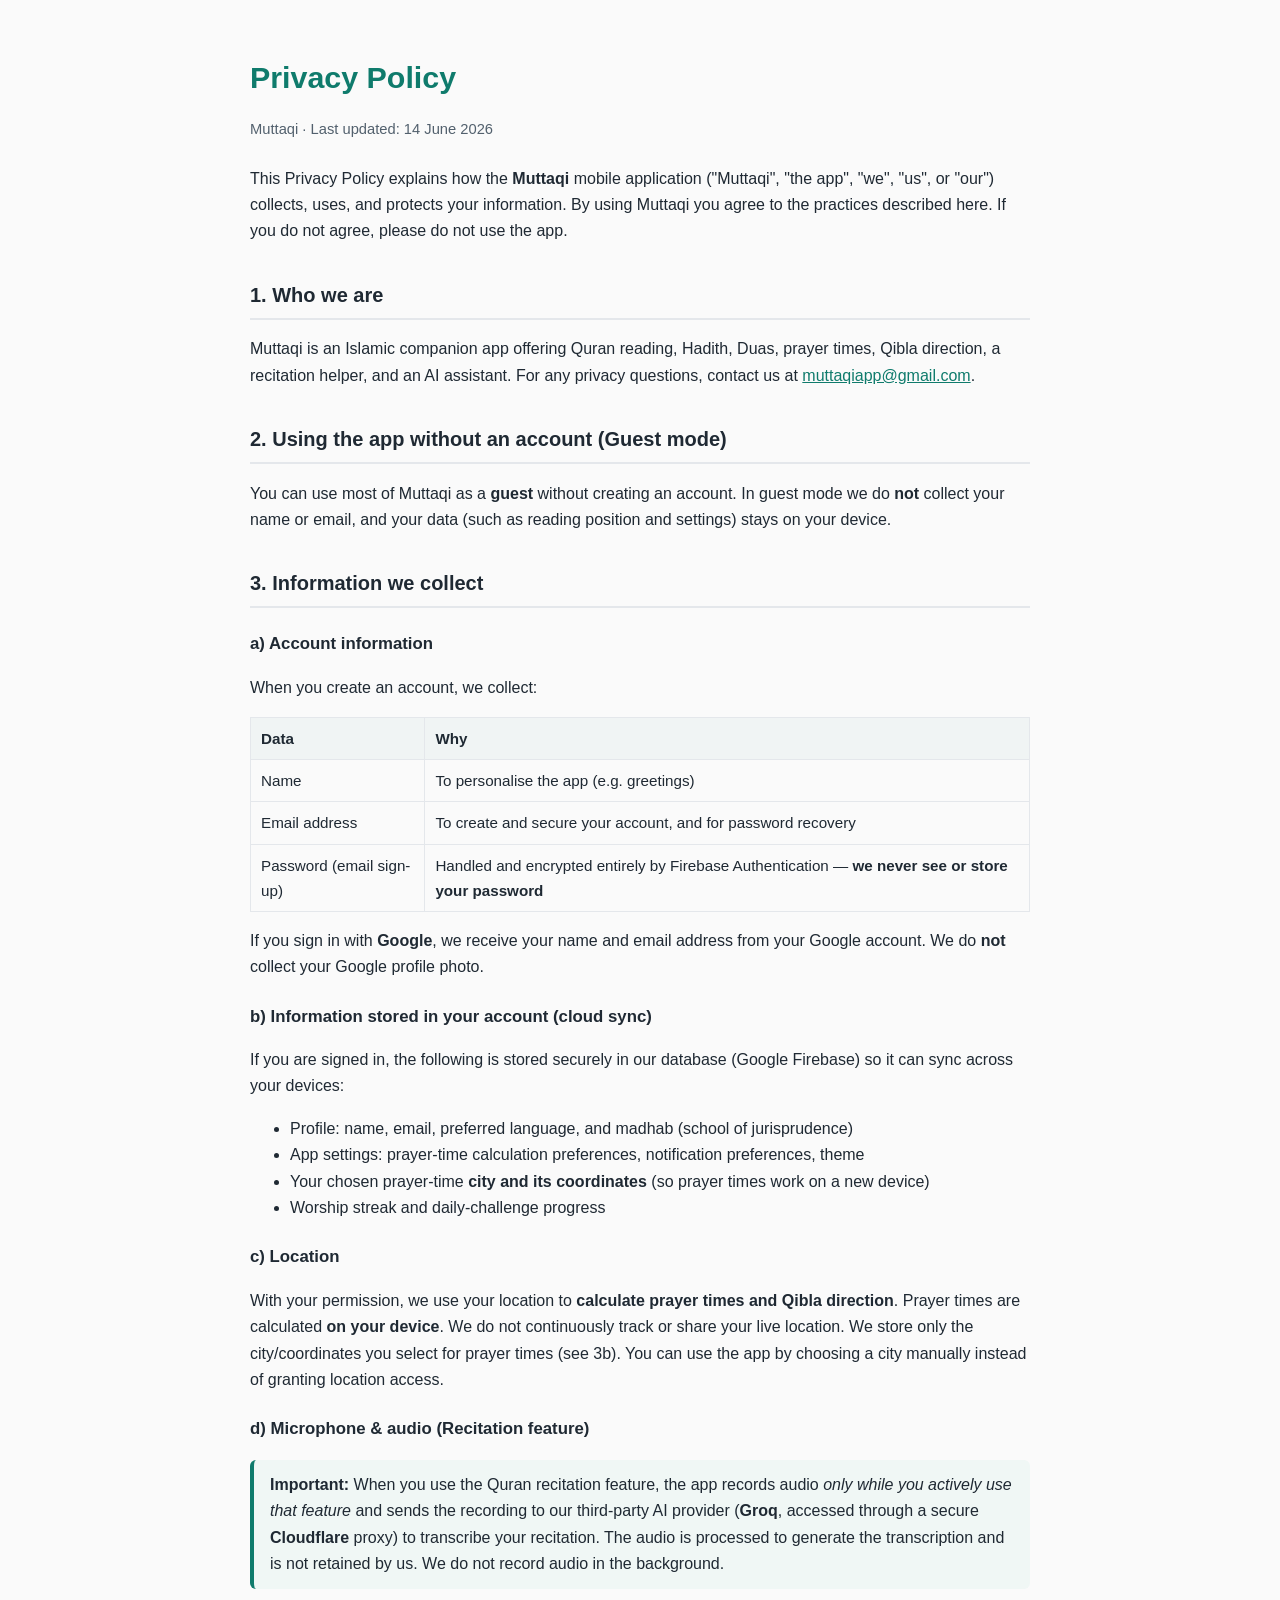
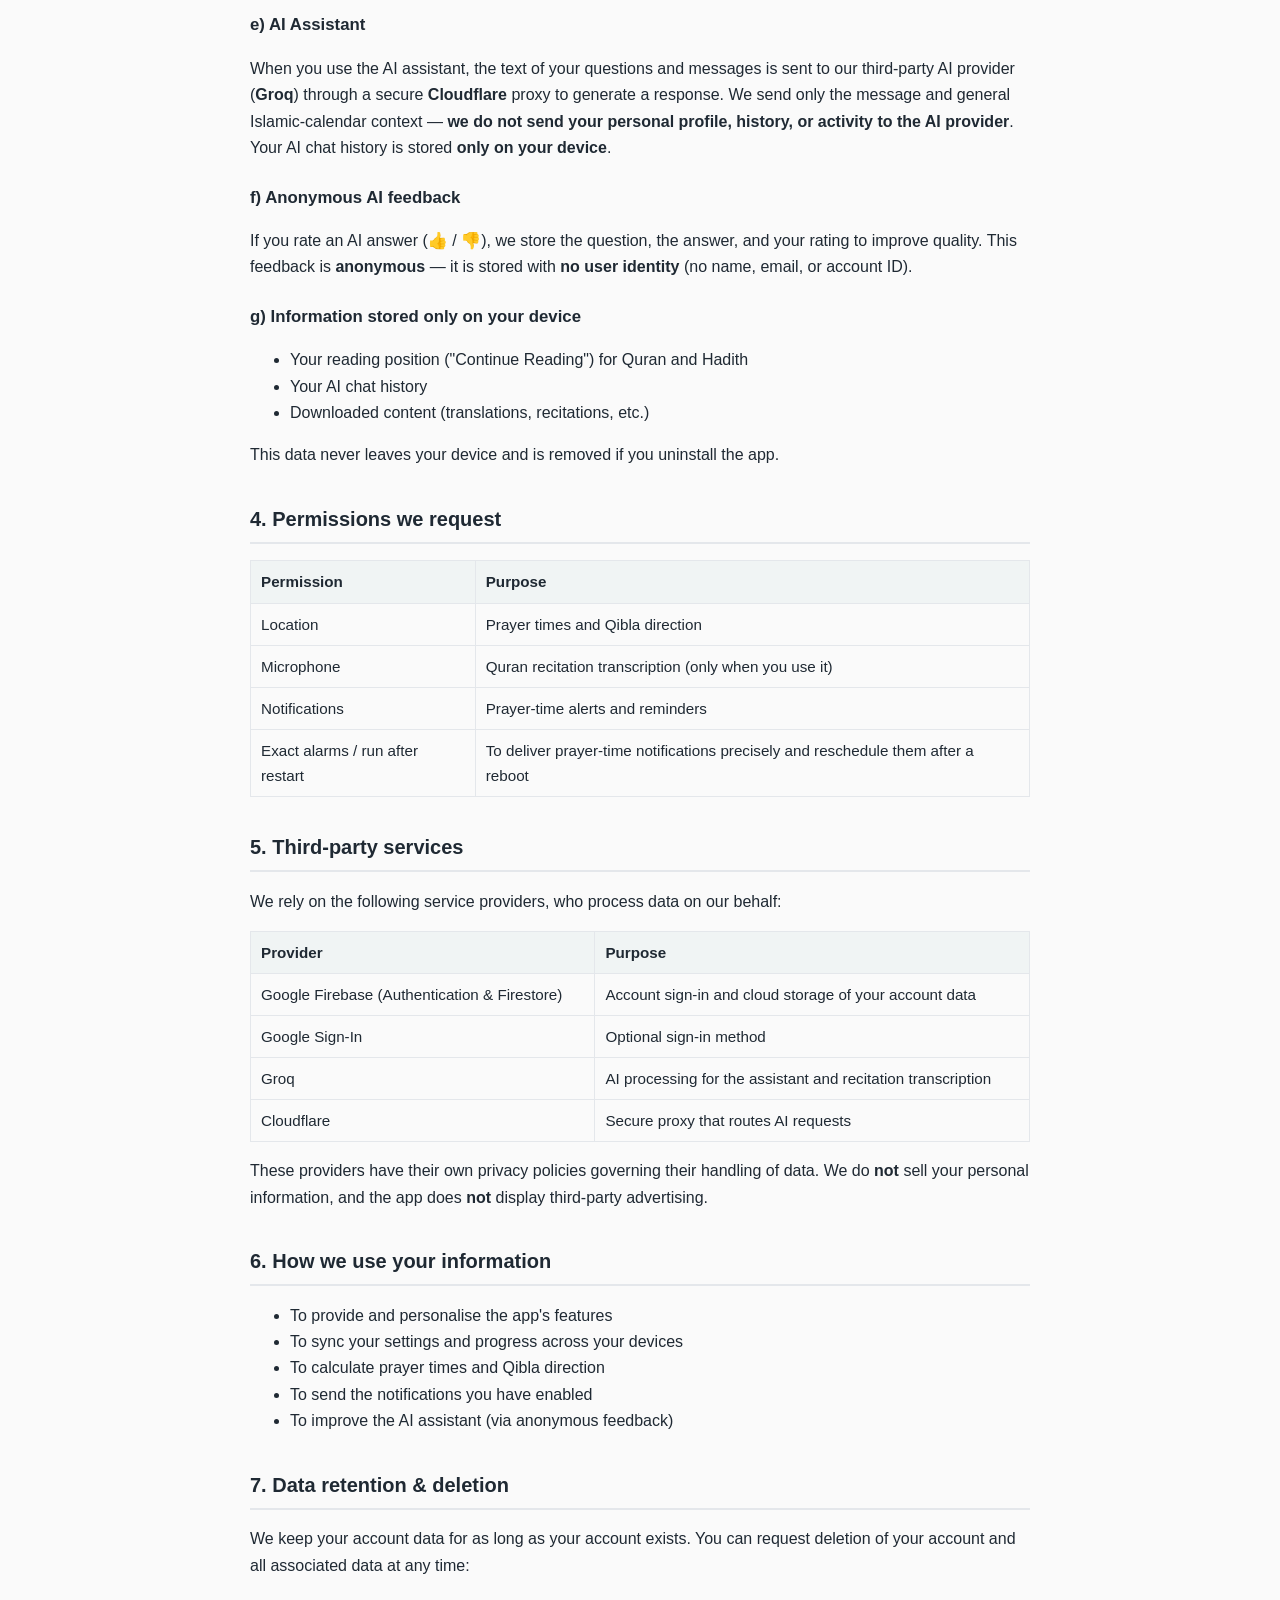
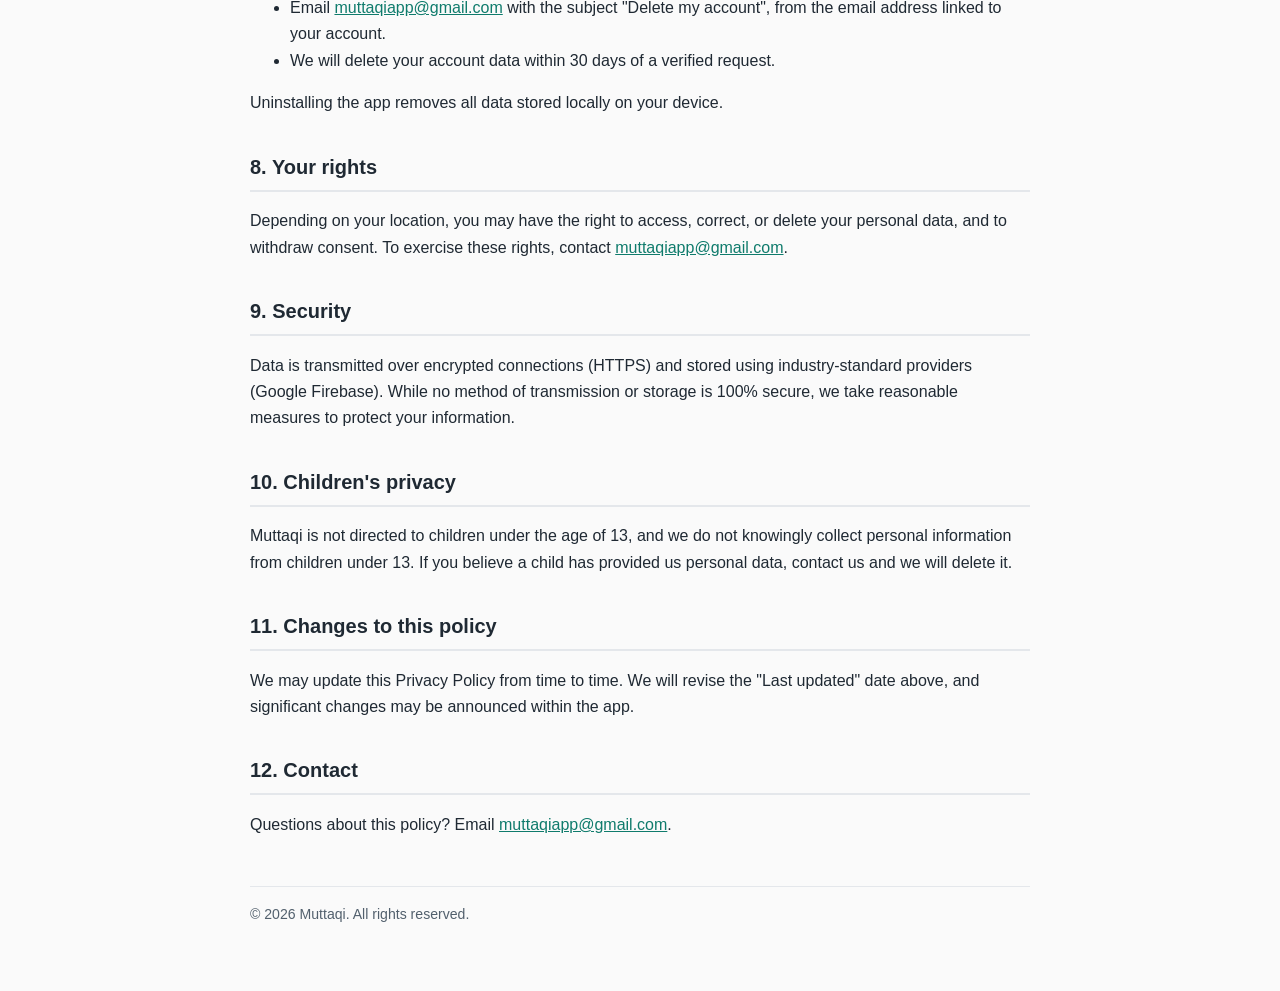
==== privacy-policy.html @ 9b18cdf7 "Add files via upload" ====
<!DOCTYPE html>
<html lang="en">
<head>
  <meta charset="UTF-8" />
  <meta name="viewport" content="width=device-width, initial-scale=1.0" />
  <title>Privacy Policy — Muttaqi</title>
  <style>
    :root { --green:#0f7b6c; --ink:#1f2933; --muted:#52606d; --line:#e4e7eb; }
    * { box-sizing: border-box; }
    body {
      font-family: -apple-system, BlinkMacSystemFont, "Segoe UI", Roboto, Helvetica, Arial, sans-serif;
      color: var(--ink); line-height: 1.65; margin: 0; background: #fafafa;
    }
    .wrap { max-width: 820px; margin: 0 auto; padding: 32px 20px 64px; }
    h1 { font-size: 1.9rem; margin-bottom: 4px; color: var(--green); }
    h2 { font-size: 1.25rem; margin-top: 34px; border-bottom: 2px solid var(--line); padding-bottom: 6px; }
    h3 { font-size: 1.05rem; margin-top: 22px; }
    .updated { color: var(--muted); font-size: 0.92rem; margin-bottom: 24px; }
    table { border-collapse: collapse; width: 100%; margin: 14px 0; font-size: 0.95rem; }
    th, td { border: 1px solid var(--line); padding: 8px 10px; text-align: left; vertical-align: top; }
    th { background: #f0f4f4; }
    a { color: var(--green); }
    code { background: #eef2f2; padding: 1px 5px; border-radius: 4px; font-size: 0.9em; }
    .note { background: #f0f7f5; border-left: 4px solid var(--green); padding: 12px 16px; border-radius: 6px; margin: 16px 0; }
    footer { margin-top: 48px; color: var(--muted); font-size: 0.88rem; border-top: 1px solid var(--line); padding-top: 16px; }
  </style>
</head>
<body>
  <div class="wrap">
    <h1>Privacy Policy</h1>
    <p class="updated">Muttaqi &middot; Last updated: 14 June 2026</p>

    <p>This Privacy Policy explains how the <strong>Muttaqi</strong> mobile application ("Muttaqi", "the app", "we", "us", or "our") collects, uses, and protects your information. By using Muttaqi you agree to the practices described here. If you do not agree, please do not use the app.</p>

    <h2>1. Who we are</h2>
    <p>Muttaqi is an Islamic companion app offering Quran reading, Hadith, Duas, prayer times, Qibla direction, a recitation helper, and an AI assistant. For any privacy questions, contact us at <a href="mailto:muttaqiapp@gmail.com">muttaqiapp@gmail.com</a>.</p>

    <h2>2. Using the app without an account (Guest mode)</h2>
    <p>You can use most of Muttaqi as a <strong>guest</strong> without creating an account. In guest mode we do <strong>not</strong> collect your name or email, and your data (such as reading position and settings) stays on your device.</p>

    <h2>3. Information we collect</h2>

    <h3>a) Account information</h3>
    <p>When you create an account, we collect:</p>
    <table>
      <tr><th>Data</th><th>Why</th></tr>
      <tr><td>Name</td><td>To personalise the app (e.g. greetings)</td></tr>
      <tr><td>Email address</td><td>To create and secure your account, and for password recovery</td></tr>
      <tr><td>Password (email sign-up)</td><td>Handled and encrypted entirely by Firebase Authentication — <strong>we never see or store your password</strong></td></tr>
    </table>
    <p>If you sign in with <strong>Google</strong>, we receive your name and email address from your Google account. We do <strong>not</strong> collect your Google profile photo.</p>

    <h3>b) Information stored in your account (cloud sync)</h3>
    <p>If you are signed in, the following is stored securely in our database (Google Firebase) so it can sync across your devices:</p>
    <ul>
      <li>Profile: name, email, preferred language, and madhab (school of jurisprudence)</li>
      <li>App settings: prayer-time calculation preferences, notification preferences, theme</li>
      <li>Your chosen prayer-time <strong>city and its coordinates</strong> (so prayer times work on a new device)</li>
      <li>Worship streak and daily-challenge progress</li>
    </ul>

    <h3>c) Location</h3>
    <p>With your permission, we use your location to <strong>calculate prayer times and Qibla direction</strong>. Prayer times are calculated <strong>on your device</strong>. We do not continuously track or share your live location. We store only the city/coordinates you select for prayer times (see 3b). You can use the app by choosing a city manually instead of granting location access.</p>

    <h3>d) Microphone &amp; audio (Recitation feature)</h3>
    <div class="note">
      <strong>Important:</strong> When you use the Quran recitation feature, the app records audio <em>only while you actively use that feature</em> and sends the recording to our third-party AI provider (<strong>Groq</strong>, accessed through a secure <strong>Cloudflare</strong> proxy) to transcribe your recitation. The audio is processed to generate the transcription and is not retained by us. We do not record audio in the background.
    </div>

    <h3>e) AI Assistant</h3>
    <p>When you use the AI assistant, the text of your questions and messages is sent to our third-party AI provider (<strong>Groq</strong>) through a secure <strong>Cloudflare</strong> proxy to generate a response. We send only the message and general Islamic-calendar context — <strong>we do not send your personal profile, history, or activity to the AI provider</strong>. Your AI chat history is stored <strong>only on your device</strong>.</p>

    <h3>f) Anonymous AI feedback</h3>
    <p>If you rate an AI answer (👍 / 👎), we store the question, the answer, and your rating to improve quality. This feedback is <strong>anonymous</strong> — it is stored with <strong>no user identity</strong> (no name, email, or account ID).</p>

    <h3>g) Information stored only on your device</h3>
    <ul>
      <li>Your reading position ("Continue Reading") for Quran and Hadith</li>
      <li>Your AI chat history</li>
      <li>Downloaded content (translations, recitations, etc.)</li>
    </ul>
    <p>This data never leaves your device and is removed if you uninstall the app.</p>

    <h2>4. Permissions we request</h2>
    <table>
      <tr><th>Permission</th><th>Purpose</th></tr>
      <tr><td>Location</td><td>Prayer times and Qibla direction</td></tr>
      <tr><td>Microphone</td><td>Quran recitation transcription (only when you use it)</td></tr>
      <tr><td>Notifications</td><td>Prayer-time alerts and reminders</td></tr>
      <tr><td>Exact alarms / run after restart</td><td>To deliver prayer-time notifications precisely and reschedule them after a reboot</td></tr>
    </table>

    <h2>5. Third-party services</h2>
    <p>We rely on the following service providers, who process data on our behalf:</p>
    <table>
      <tr><th>Provider</th><th>Purpose</th></tr>
      <tr><td>Google Firebase (Authentication &amp; Firestore)</td><td>Account sign-in and cloud storage of your account data</td></tr>
      <tr><td>Google Sign-In</td><td>Optional sign-in method</td></tr>
      <tr><td>Groq</td><td>AI processing for the assistant and recitation transcription</td></tr>
      <tr><td>Cloudflare</td><td>Secure proxy that routes AI requests</td></tr>
    </table>
    <p>These providers have their own privacy policies governing their handling of data. We do <strong>not</strong> sell your personal information, and the app does <strong>not</strong> display third-party advertising.</p>

    <h2>6. How we use your information</h2>
    <ul>
      <li>To provide and personalise the app's features</li>
      <li>To sync your settings and progress across your devices</li>
      <li>To calculate prayer times and Qibla direction</li>
      <li>To send the notifications you have enabled</li>
      <li>To improve the AI assistant (via anonymous feedback)</li>
    </ul>

    <h2>7. Data retention &amp; deletion</h2>
    <p>We keep your account data for as long as your account exists. You can request deletion of your account and all associated data at any time:</p>
    <ul>
      <li>Email <a href="mailto:muttaqiapp@gmail.com">muttaqiapp@gmail.com</a> with the subject "Delete my account", from the email address linked to your account.</li>
      <li>We will delete your account data within 30 days of a verified request.</li>
    </ul>
    <p>Uninstalling the app removes all data stored locally on your device.</p>

    <h2>8. Your rights</h2>
    <p>Depending on your location, you may have the right to access, correct, or delete your personal data, and to withdraw consent. To exercise these rights, contact <a href="mailto:muttaqiapp@gmail.com">muttaqiapp@gmail.com</a>.</p>

    <h2>9. Security</h2>
    <p>Data is transmitted over encrypted connections (HTTPS) and stored using industry-standard providers (Google Firebase). While no method of transmission or storage is 100% secure, we take reasonable measures to protect your information.</p>

    <h2>10. Children's privacy</h2>
    <p>Muttaqi is not directed to children under the age of 13, and we do not knowingly collect personal information from children under 13. If you believe a child has provided us personal data, contact us and we will delete it.</p>

    <h2>11. Changes to this policy</h2>
    <p>We may update this Privacy Policy from time to time. We will revise the "Last updated" date above, and significant changes may be announced within the app.</p>

    <h2>12. Contact</h2>
    <p>Questions about this policy? Email <a href="mailto:muttaqiapp@gmail.com">muttaqiapp@gmail.com</a>.</p>

    <footer>
      &copy; 2026 Muttaqi. All rights reserved.
    </footer>
  </div>
</body>
</html>
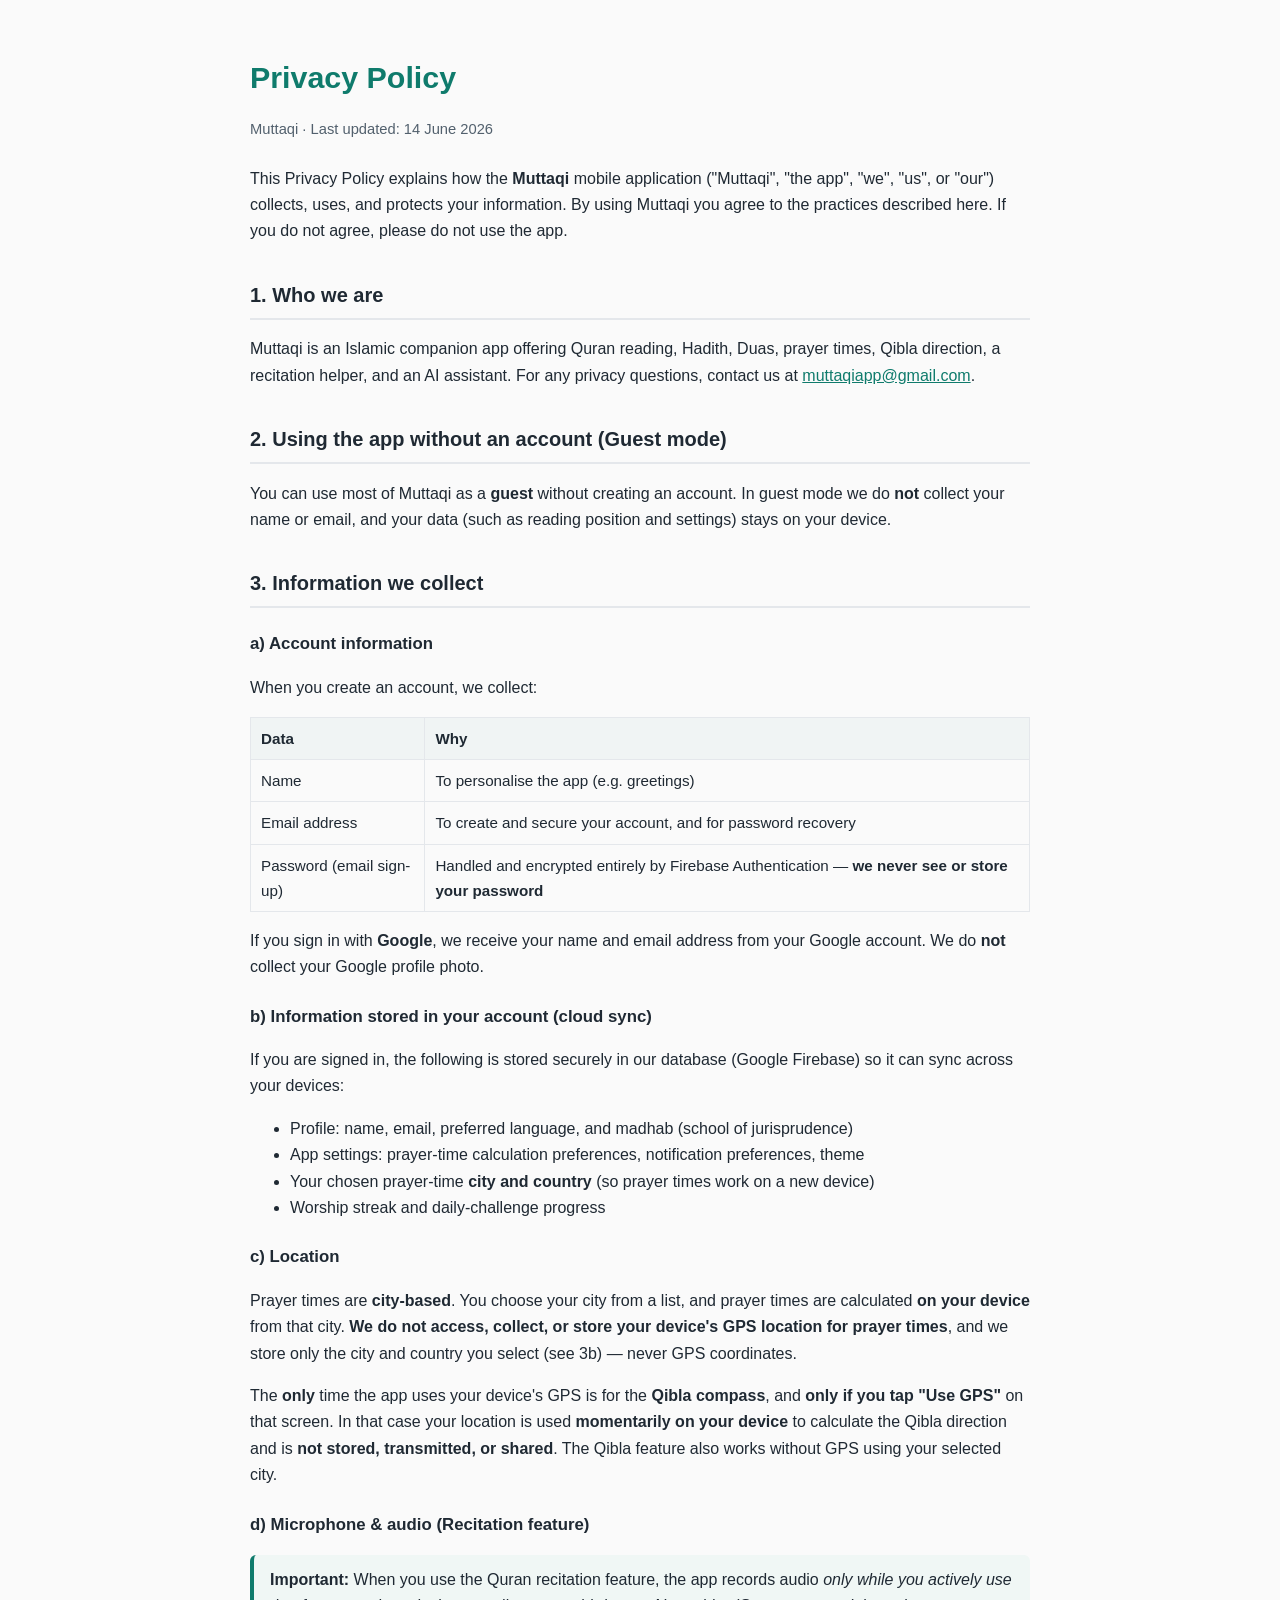
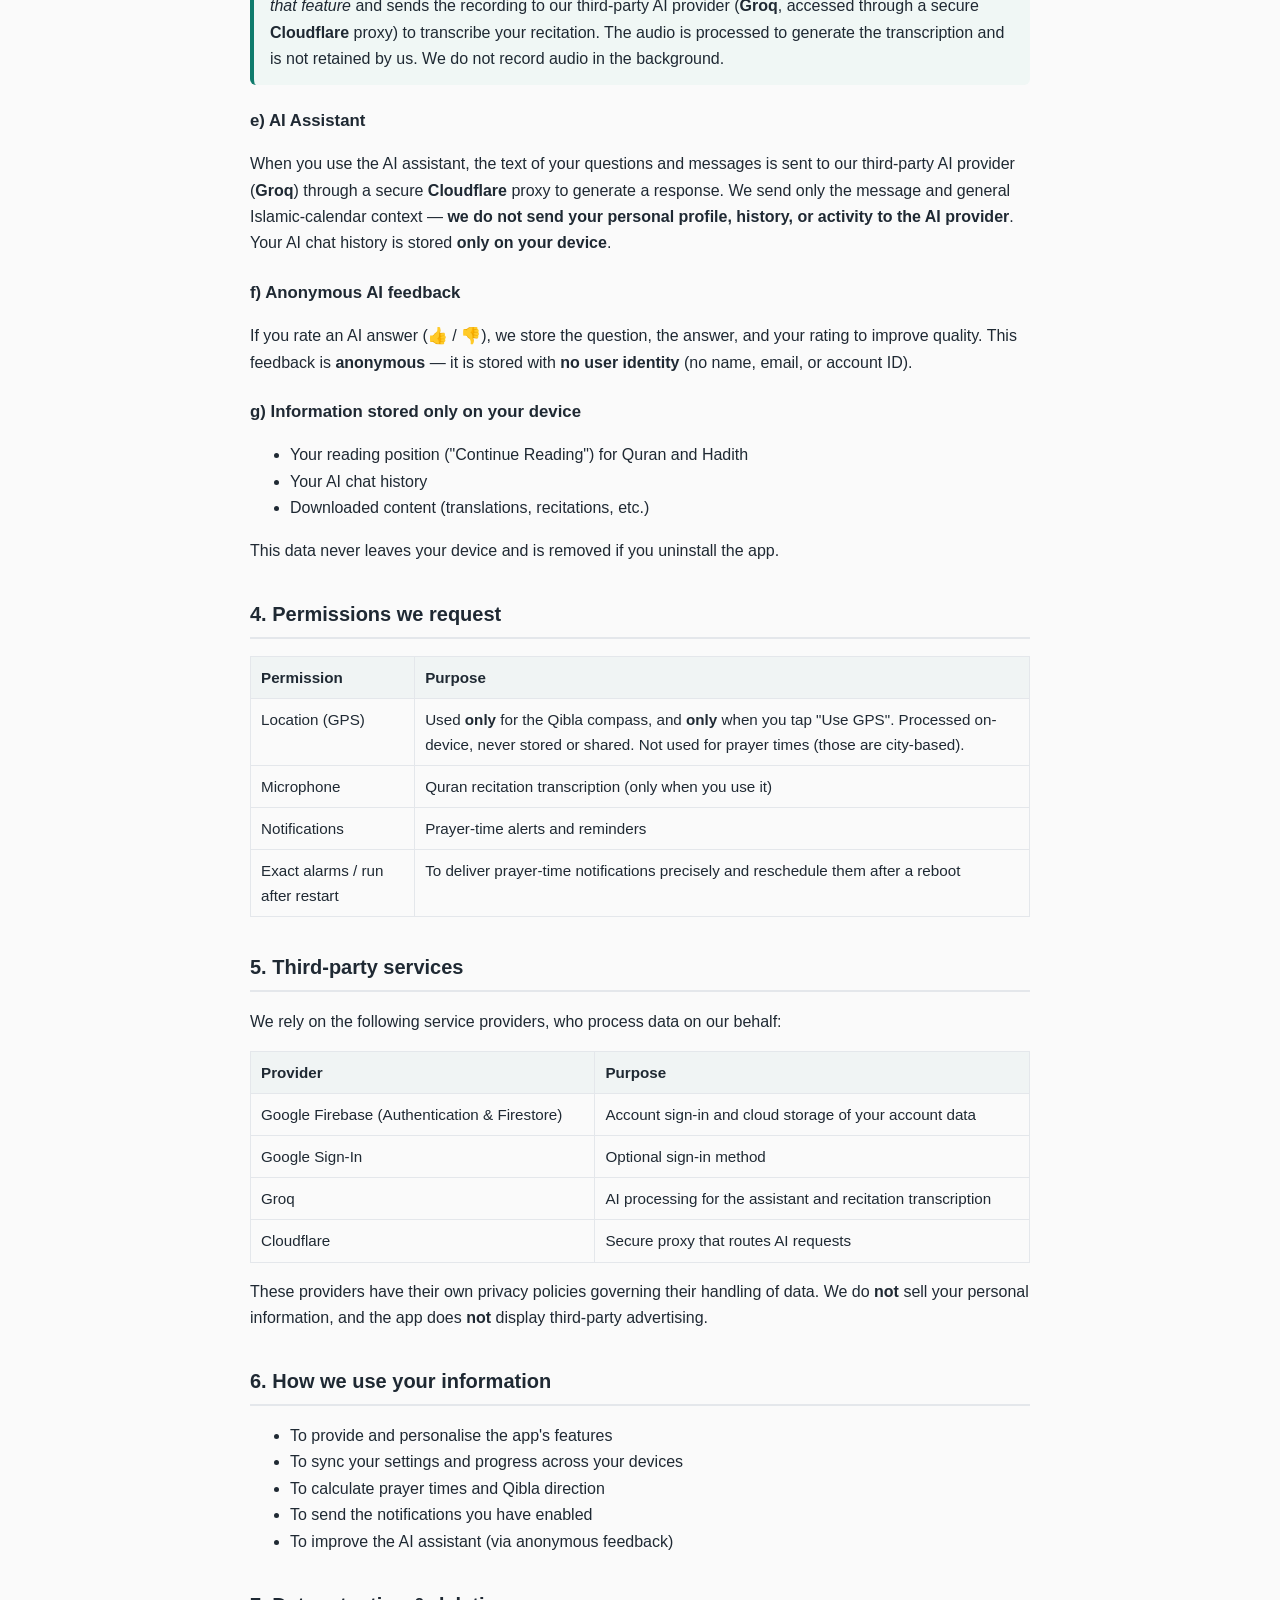
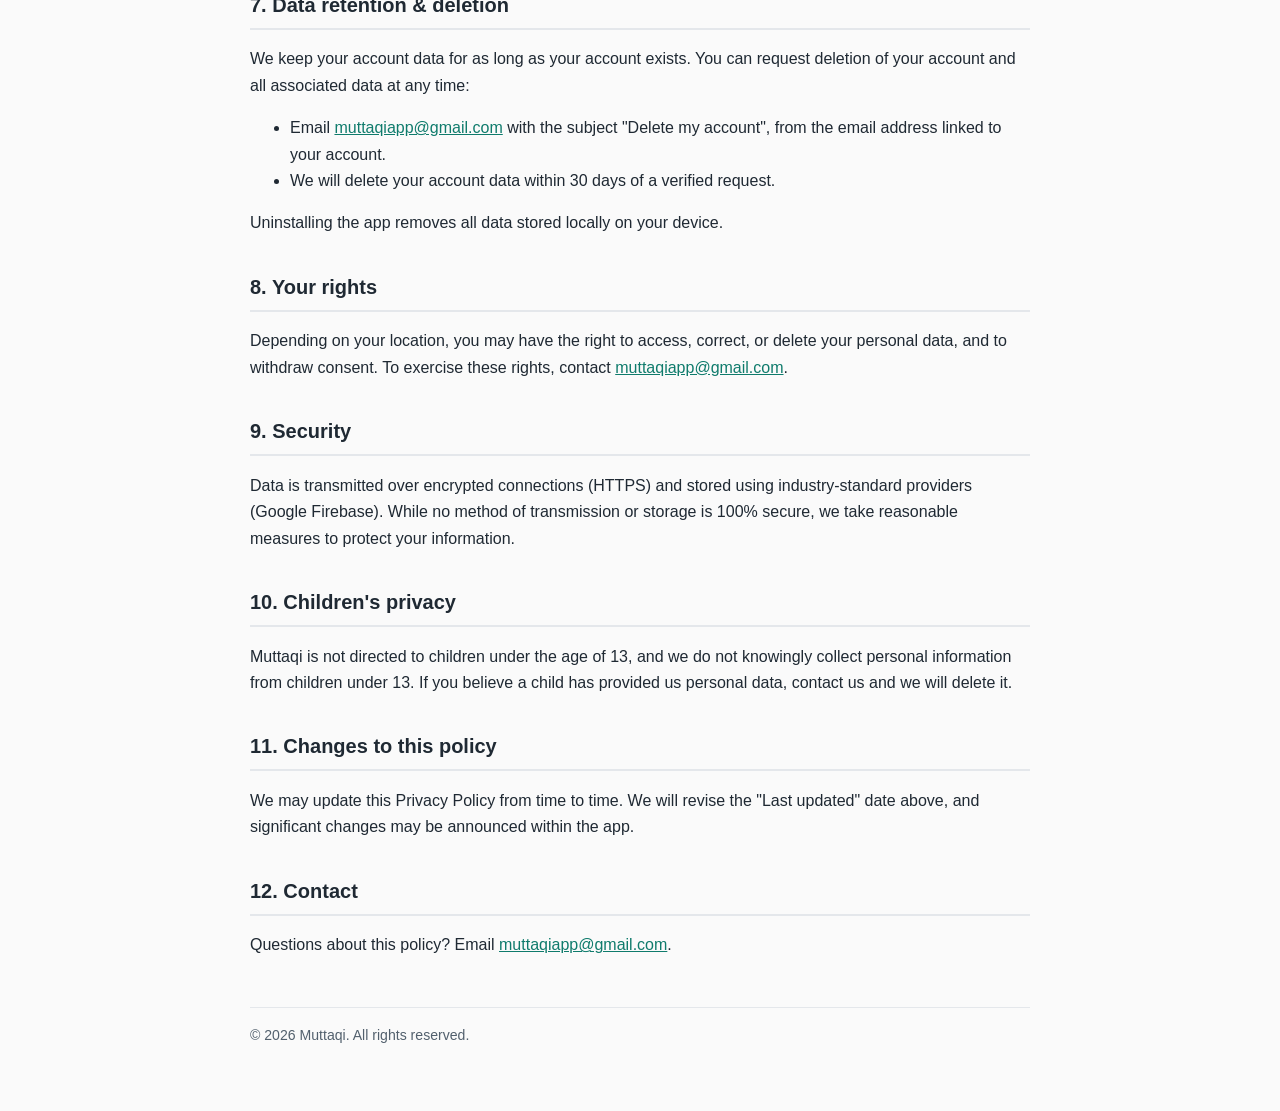
==== commit 4f2919fa: "Add files via upload" ====
--- a/privacy-policy.html
+++ b/privacy-policy.html
@@ -55,12 +55,13 @@
     <ul>
       <li>Profile: name, email, preferred language, and madhab (school of jurisprudence)</li>
       <li>App settings: prayer-time calculation preferences, notification preferences, theme</li>
-      <li>Your chosen prayer-time <strong>city and its coordinates</strong> (so prayer times work on a new device)</li>
+      <li>Your chosen prayer-time <strong>city and country</strong> (so prayer times work on a new device)</li>
       <li>Worship streak and daily-challenge progress</li>
     </ul>
 
     <h3>c) Location</h3>
-    <p>With your permission, we use your location to <strong>calculate prayer times and Qibla direction</strong>. Prayer times are calculated <strong>on your device</strong>. We do not continuously track or share your live location. We store only the city/coordinates you select for prayer times (see 3b). You can use the app by choosing a city manually instead of granting location access.</p>
+    <p>Prayer times are <strong>city-based</strong>. You choose your city from a list, and prayer times are calculated <strong>on your device</strong> from that city. <strong>We do not access, collect, or store your device's GPS location for prayer times</strong>, and we store only the city and country you select (see 3b) — never GPS coordinates.</p>
+    <p>The <strong>only</strong> time the app uses your device's GPS is for the <strong>Qibla compass</strong>, and <strong>only if you tap "Use GPS"</strong> on that screen. In that case your location is used <strong>momentarily on your device</strong> to calculate the Qibla direction and is <strong>not stored, transmitted, or shared</strong>. The Qibla feature also works without GPS using your selected city.</p>
 
     <h3>d) Microphone &amp; audio (Recitation feature)</h3>
     <div class="note">
@@ -84,7 +85,7 @@
     <h2>4. Permissions we request</h2>
     <table>
       <tr><th>Permission</th><th>Purpose</th></tr>
-      <tr><td>Location</td><td>Prayer times and Qibla direction</td></tr>
+      <tr><td>Location (GPS)</td><td>Used <strong>only</strong> for the Qibla compass, and <strong>only</strong> when you tap "Use GPS". Processed on-device, never stored or shared. Not used for prayer times (those are city-based).</td></tr>
       <tr><td>Microphone</td><td>Quran recitation transcription (only when you use it)</td></tr>
       <tr><td>Notifications</td><td>Prayer-time alerts and reminders</td></tr>
       <tr><td>Exact alarms / run after restart</td><td>To deliver prayer-time notifications precisely and reschedule them after a reboot</td></tr>
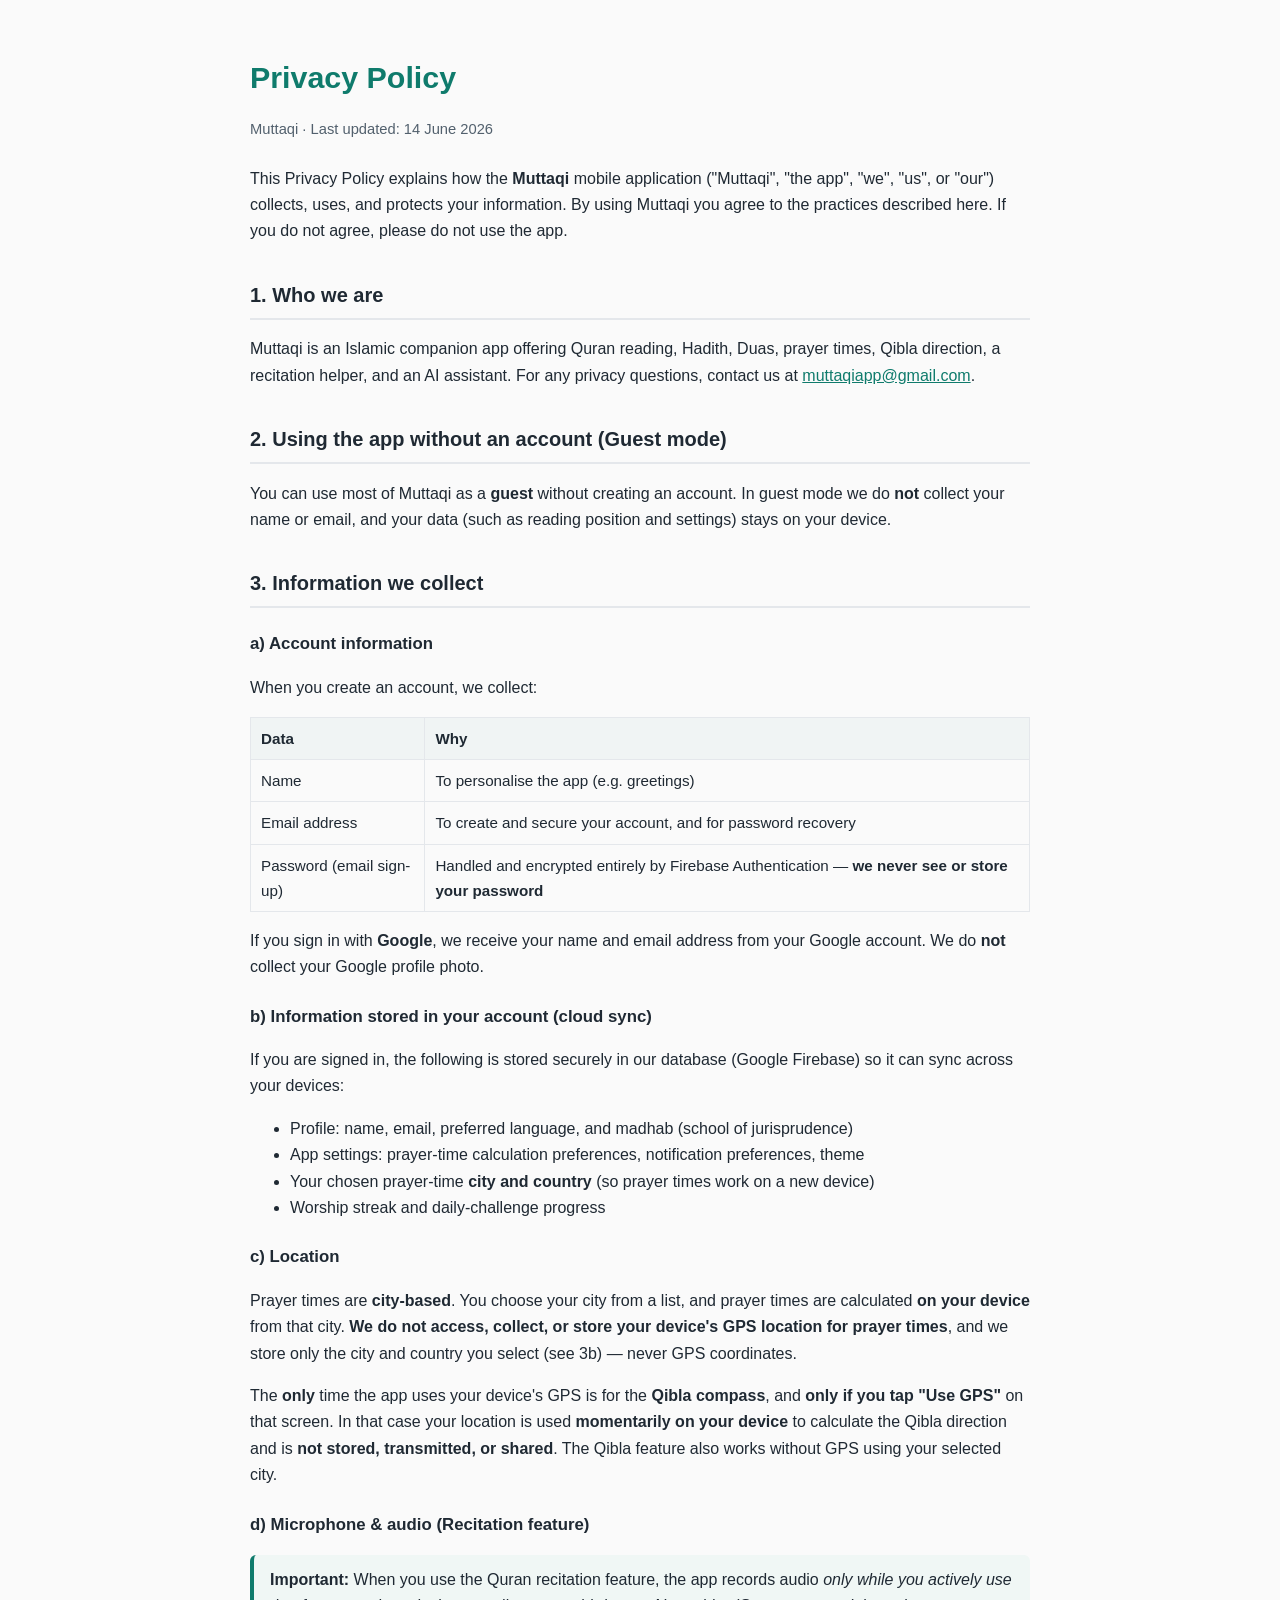
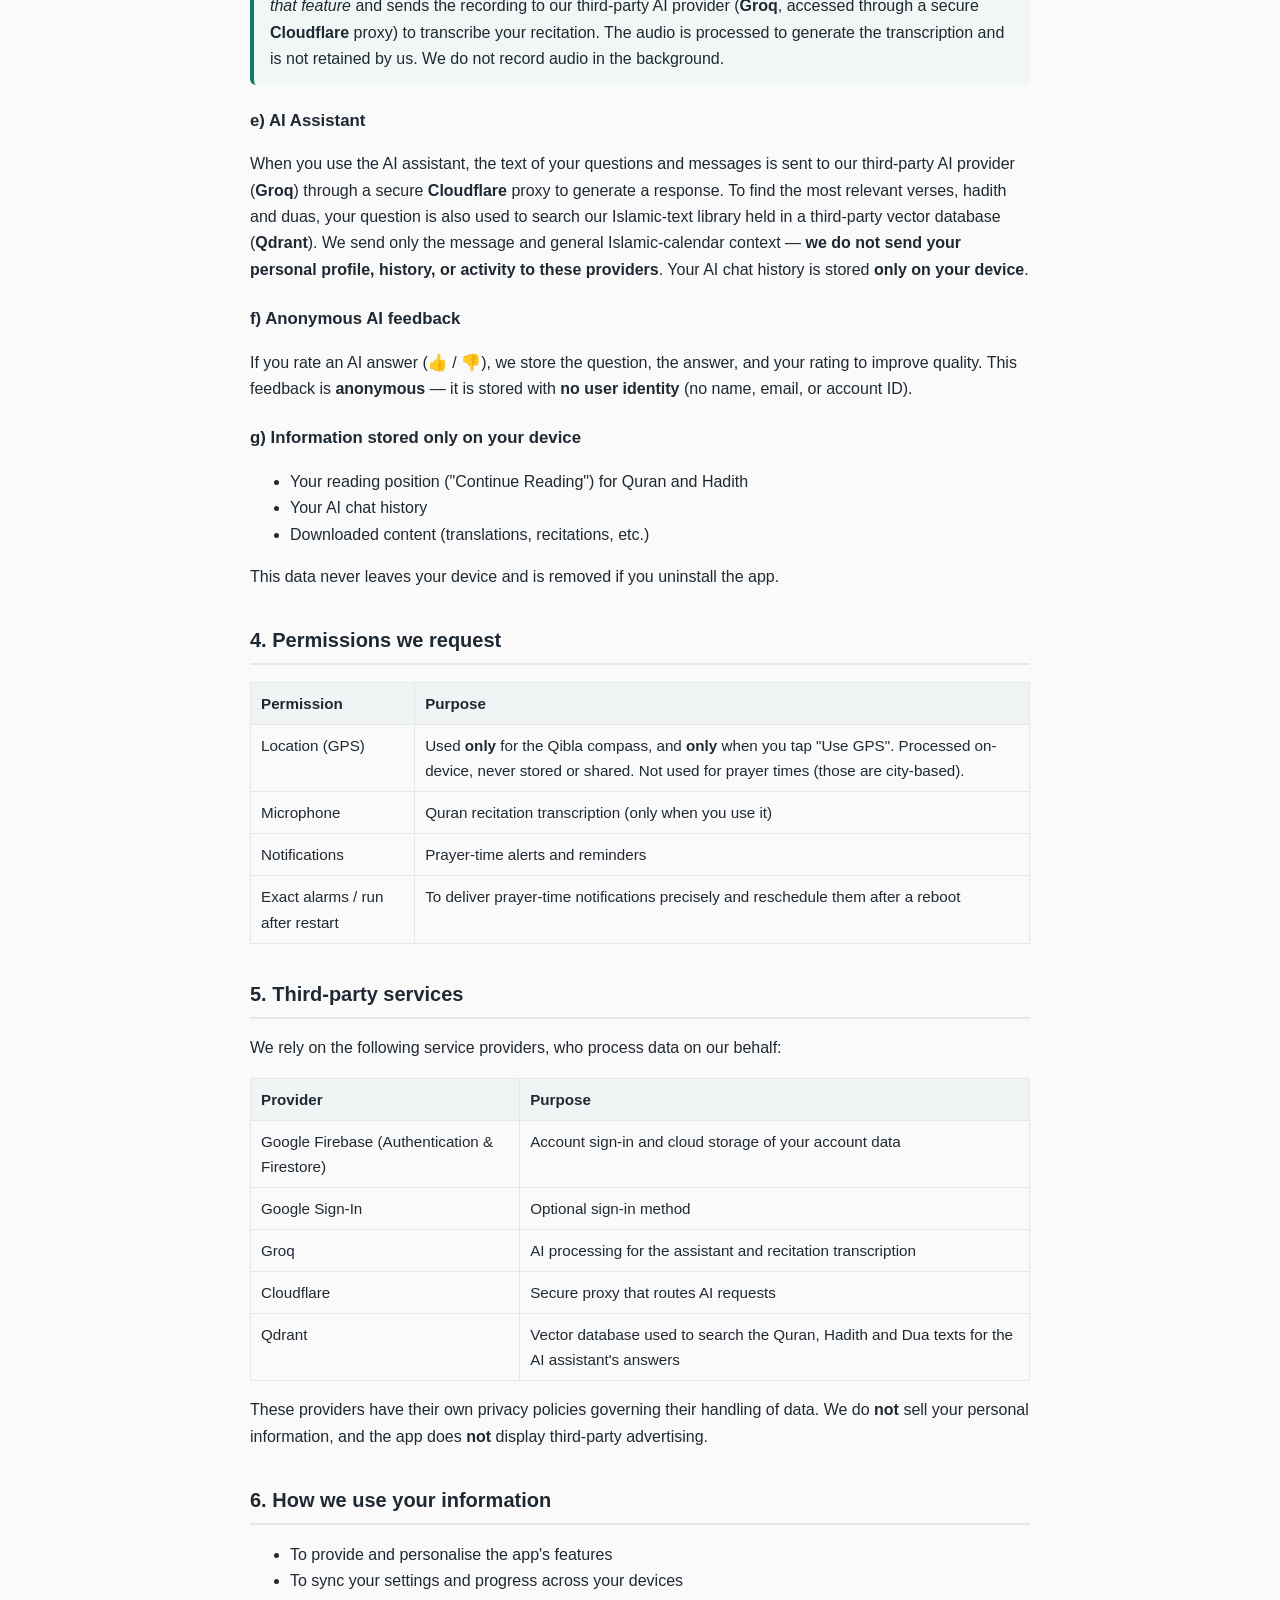
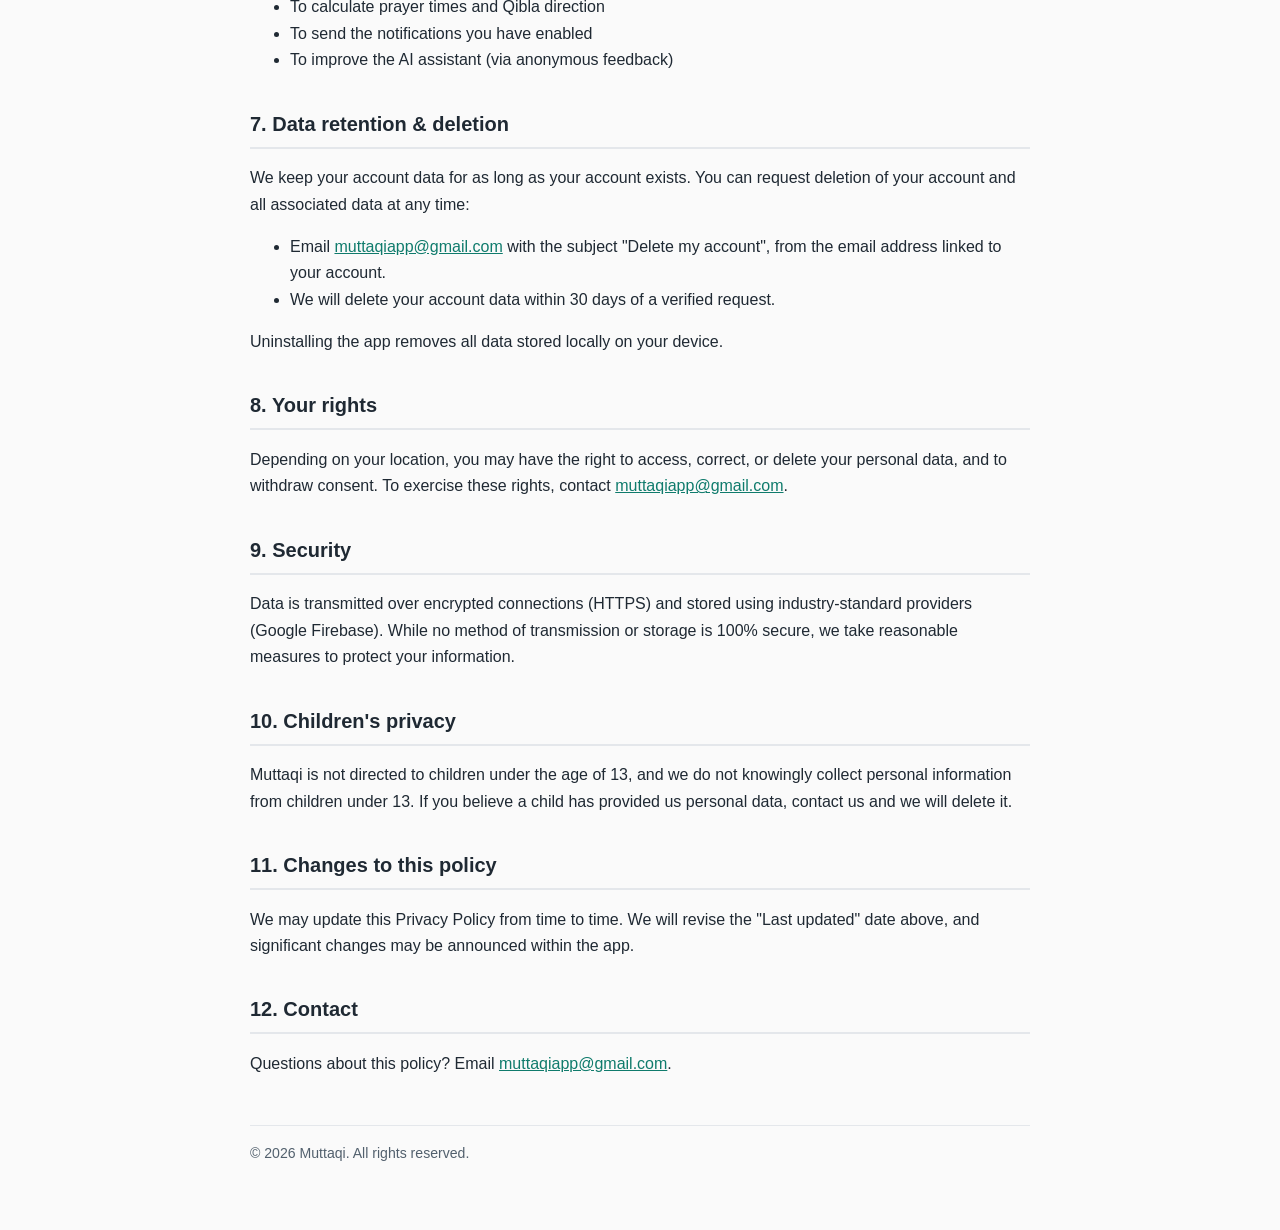
==== commit 89de8ea5: "Add files via upload" ====
--- a/privacy-policy.html
+++ b/privacy-policy.html
@@ -69,7 +69,7 @@
     </div>
 
     <h3>e) AI Assistant</h3>
-    <p>When you use the AI assistant, the text of your questions and messages is sent to our third-party AI provider (<strong>Groq</strong>) through a secure <strong>Cloudflare</strong> proxy to generate a response. We send only the message and general Islamic-calendar context — <strong>we do not send your personal profile, history, or activity to the AI provider</strong>. Your AI chat history is stored <strong>only on your device</strong>.</p>
+    <p>When you use the AI assistant, the text of your questions and messages is sent to our third-party AI provider (<strong>Groq</strong>) through a secure <strong>Cloudflare</strong> proxy to generate a response. To find the most relevant verses, hadith and duas, your question is also used to search our Islamic-text library held in a third-party vector database (<strong>Qdrant</strong>). We send only the message and general Islamic-calendar context — <strong>we do not send your personal profile, history, or activity to these providers</strong>. Your AI chat history is stored <strong>only on your device</strong>.</p>
 
     <h3>f) Anonymous AI feedback</h3>
     <p>If you rate an AI answer (👍 / 👎), we store the question, the answer, and your rating to improve quality. This feedback is <strong>anonymous</strong> — it is stored with <strong>no user identity</strong> (no name, email, or account ID).</p>
@@ -99,6 +99,7 @@
       <tr><td>Google Sign-In</td><td>Optional sign-in method</td></tr>
       <tr><td>Groq</td><td>AI processing for the assistant and recitation transcription</td></tr>
       <tr><td>Cloudflare</td><td>Secure proxy that routes AI requests</td></tr>
+      <tr><td>Qdrant</td><td>Vector database used to search the Quran, Hadith and Dua texts for the AI assistant's answers</td></tr>
     </table>
     <p>These providers have their own privacy policies governing their handling of data. We do <strong>not</strong> sell your personal information, and the app does <strong>not</strong> display third-party advertising.</p>
 
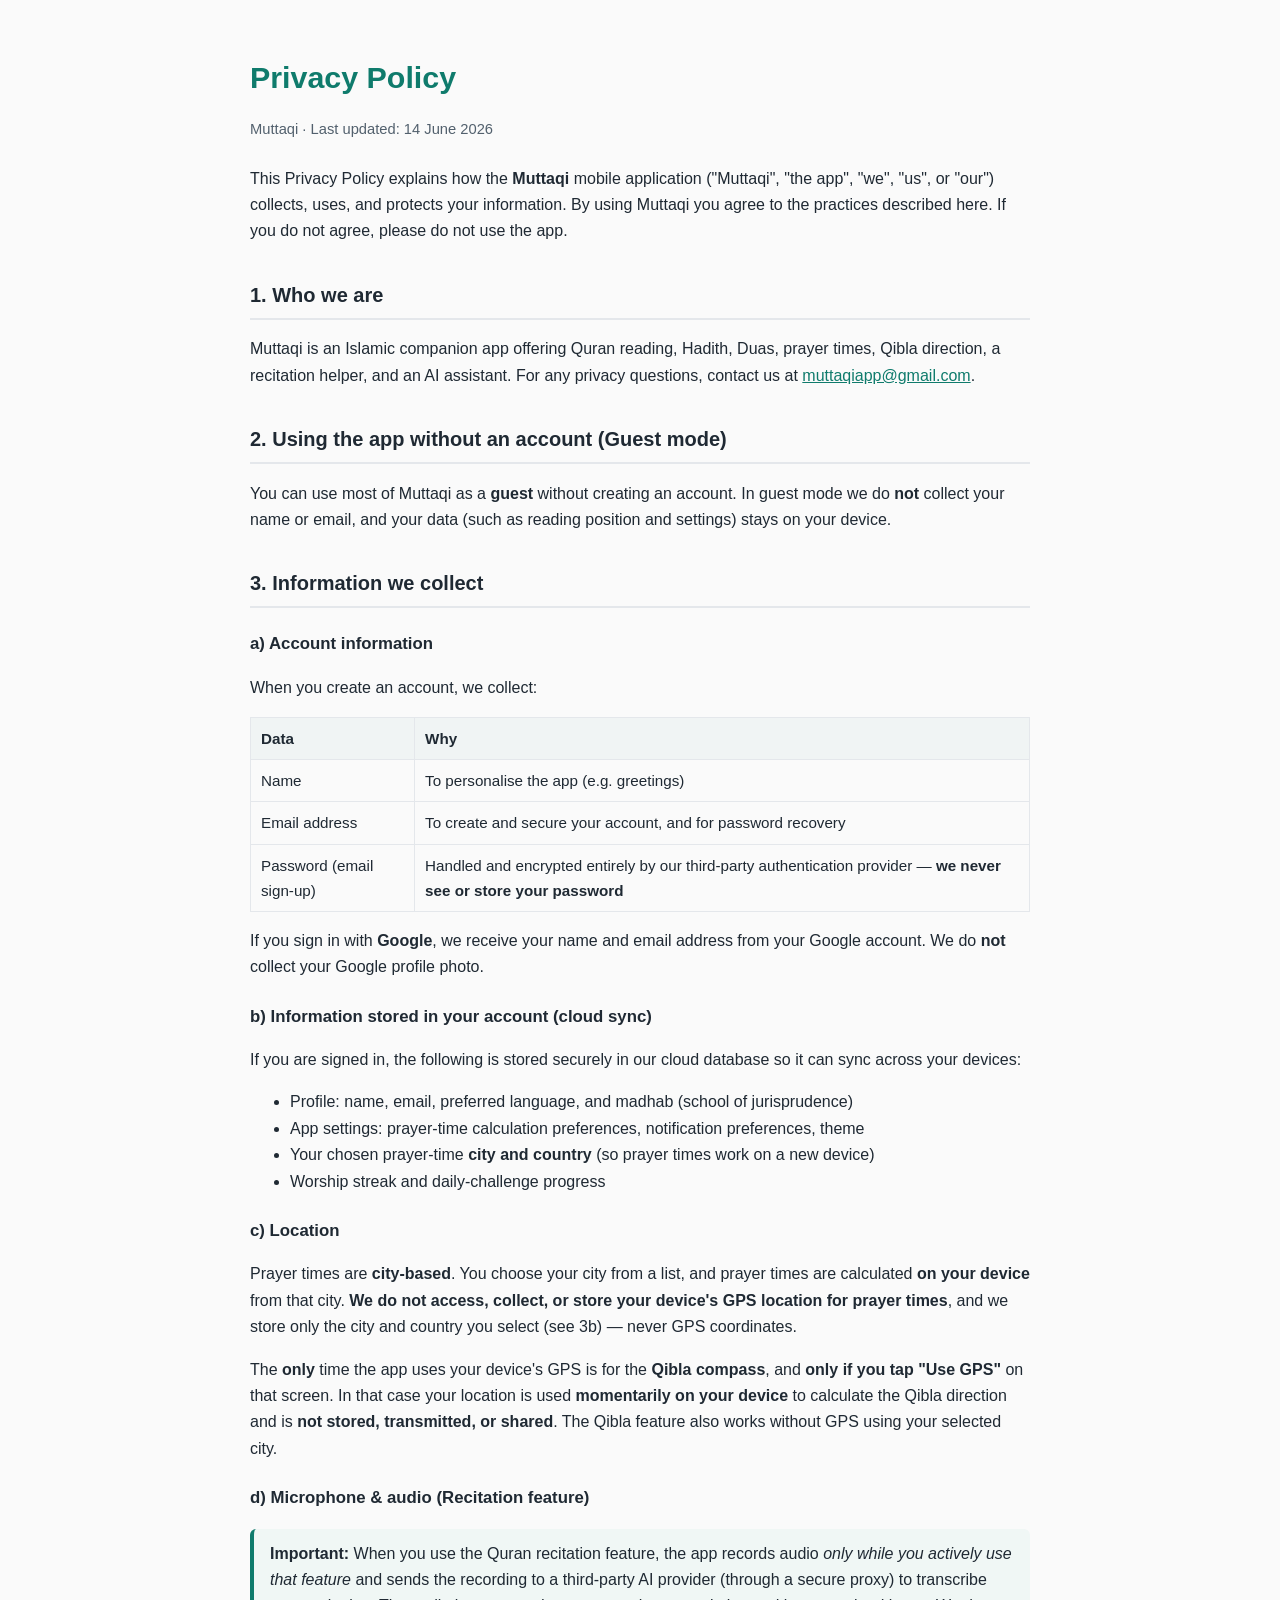
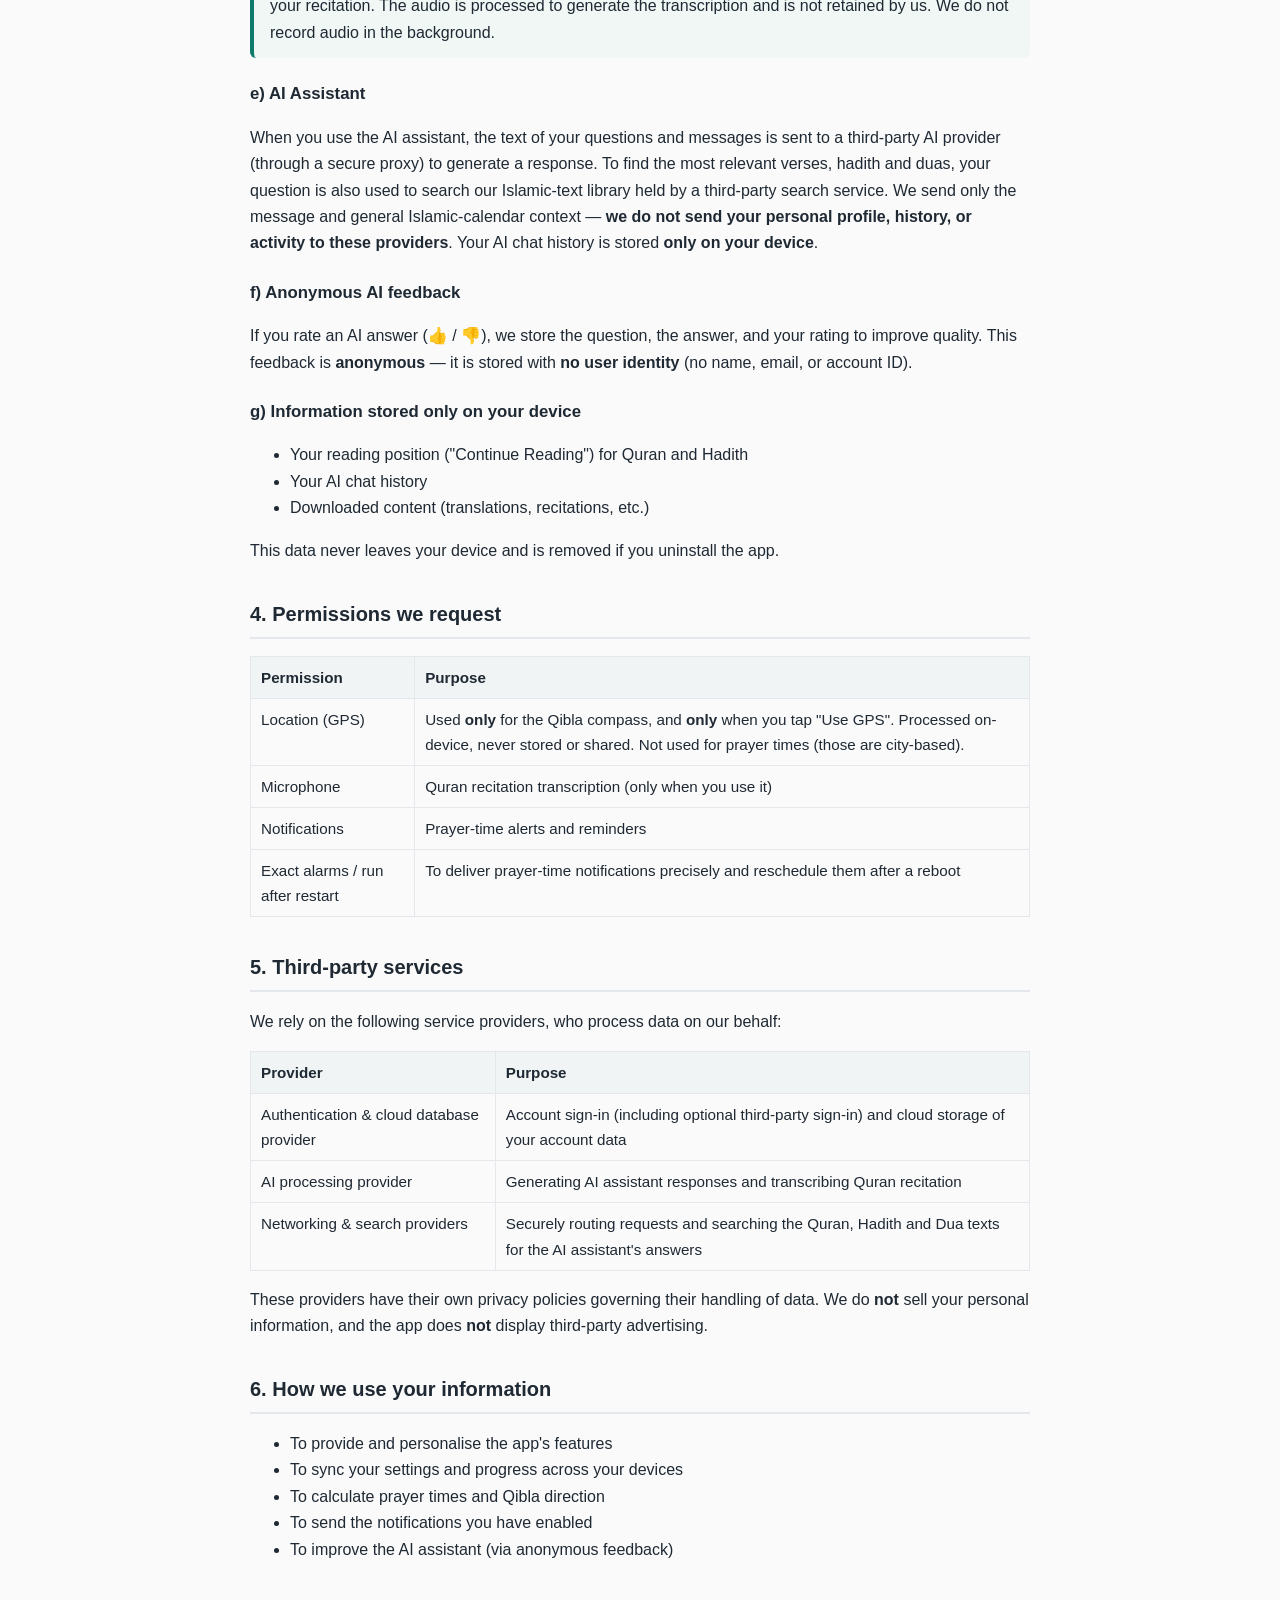
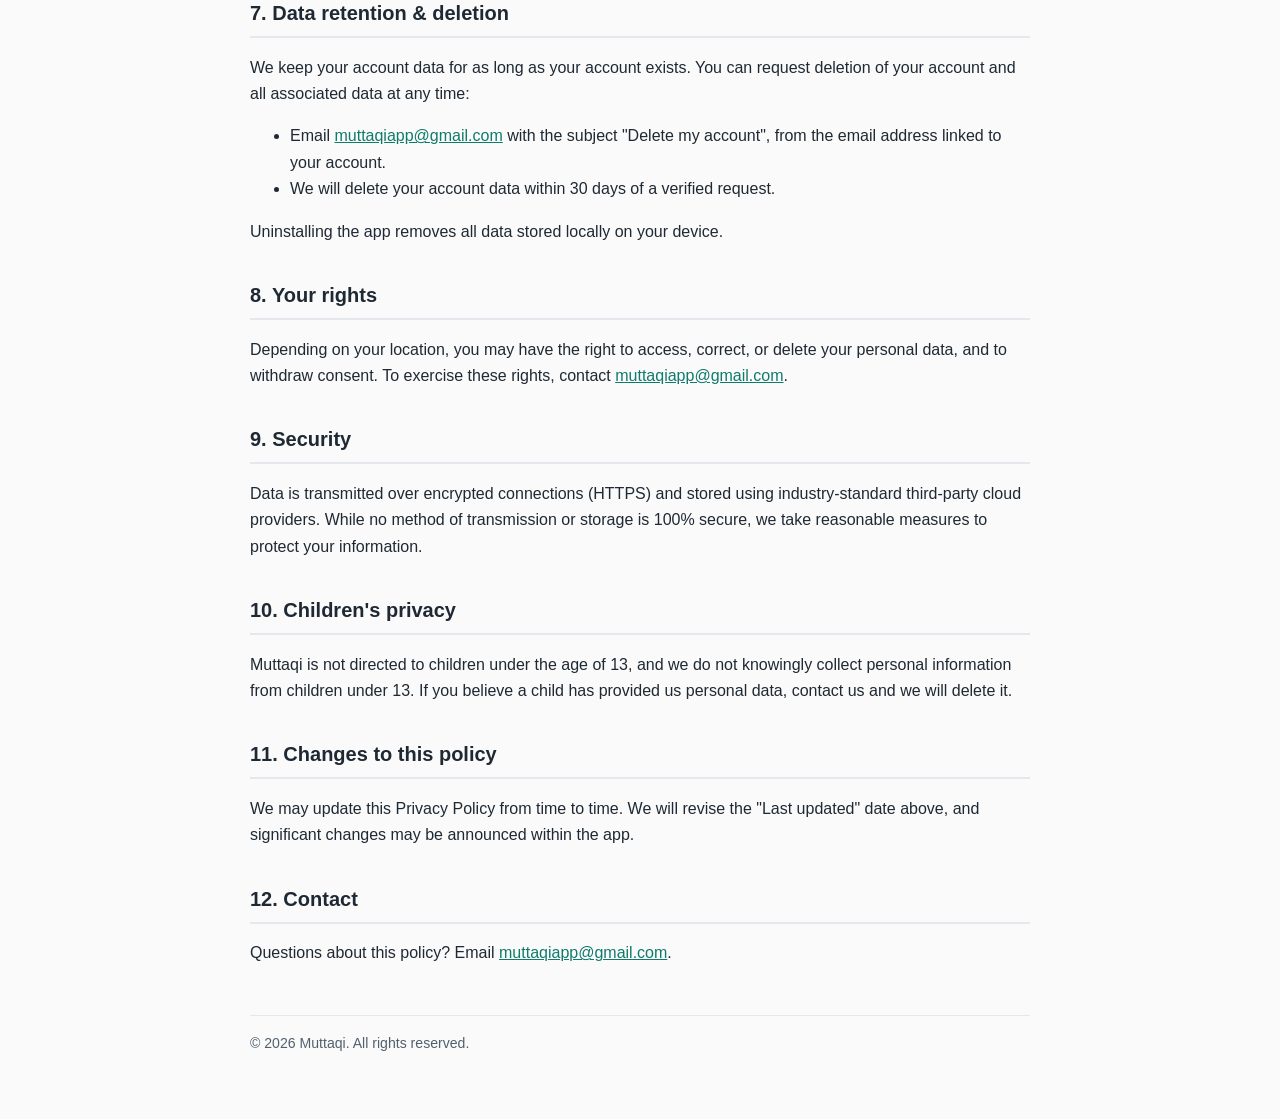
==== commit f77a43c9: "Add files via upload" ====
--- a/privacy-policy.html
+++ b/privacy-policy.html
@@ -46,12 +46,12 @@
       <tr><th>Data</th><th>Why</th></tr>
       <tr><td>Name</td><td>To personalise the app (e.g. greetings)</td></tr>
       <tr><td>Email address</td><td>To create and secure your account, and for password recovery</td></tr>
-      <tr><td>Password (email sign-up)</td><td>Handled and encrypted entirely by Firebase Authentication — <strong>we never see or store your password</strong></td></tr>
+      <tr><td>Password (email sign-up)</td><td>Handled and encrypted entirely by our third-party authentication provider — <strong>we never see or store your password</strong></td></tr>
     </table>
     <p>If you sign in with <strong>Google</strong>, we receive your name and email address from your Google account. We do <strong>not</strong> collect your Google profile photo.</p>
 
     <h3>b) Information stored in your account (cloud sync)</h3>
-    <p>If you are signed in, the following is stored securely in our database (Google Firebase) so it can sync across your devices:</p>
+    <p>If you are signed in, the following is stored securely in our cloud database so it can sync across your devices:</p>
     <ul>
       <li>Profile: name, email, preferred language, and madhab (school of jurisprudence)</li>
       <li>App settings: prayer-time calculation preferences, notification preferences, theme</li>
@@ -65,11 +65,11 @@
 
     <h3>d) Microphone &amp; audio (Recitation feature)</h3>
     <div class="note">
-      <strong>Important:</strong> When you use the Quran recitation feature, the app records audio <em>only while you actively use that feature</em> and sends the recording to our third-party AI provider (<strong>Groq</strong>, accessed through a secure <strong>Cloudflare</strong> proxy) to transcribe your recitation. The audio is processed to generate the transcription and is not retained by us. We do not record audio in the background.
+      <strong>Important:</strong> When you use the Quran recitation feature, the app records audio <em>only while you actively use that feature</em> and sends the recording to a third-party AI provider (through a secure proxy) to transcribe your recitation. The audio is processed to generate the transcription and is not retained by us. We do not record audio in the background.
     </div>
 
     <h3>e) AI Assistant</h3>
-    <p>When you use the AI assistant, the text of your questions and messages is sent to our third-party AI provider (<strong>Groq</strong>) through a secure <strong>Cloudflare</strong> proxy to generate a response. To find the most relevant verses, hadith and duas, your question is also used to search our Islamic-text library held in a third-party vector database (<strong>Qdrant</strong>). We send only the message and general Islamic-calendar context — <strong>we do not send your personal profile, history, or activity to these providers</strong>. Your AI chat history is stored <strong>only on your device</strong>.</p>
+    <p>When you use the AI assistant, the text of your questions and messages is sent to a third-party AI provider (through a secure proxy) to generate a response. To find the most relevant verses, hadith and duas, your question is also used to search our Islamic-text library held by a third-party search service. We send only the message and general Islamic-calendar context — <strong>we do not send your personal profile, history, or activity to these providers</strong>. Your AI chat history is stored <strong>only on your device</strong>.</p>
 
     <h3>f) Anonymous AI feedback</h3>
     <p>If you rate an AI answer (👍 / 👎), we store the question, the answer, and your rating to improve quality. This feedback is <strong>anonymous</strong> — it is stored with <strong>no user identity</strong> (no name, email, or account ID).</p>
@@ -95,11 +95,9 @@
     <p>We rely on the following service providers, who process data on our behalf:</p>
     <table>
       <tr><th>Provider</th><th>Purpose</th></tr>
-      <tr><td>Google Firebase (Authentication &amp; Firestore)</td><td>Account sign-in and cloud storage of your account data</td></tr>
-      <tr><td>Google Sign-In</td><td>Optional sign-in method</td></tr>
-      <tr><td>Groq</td><td>AI processing for the assistant and recitation transcription</td></tr>
-      <tr><td>Cloudflare</td><td>Secure proxy that routes AI requests</td></tr>
-      <tr><td>Qdrant</td><td>Vector database used to search the Quran, Hadith and Dua texts for the AI assistant's answers</td></tr>
+      <tr><td>Authentication &amp; cloud database provider</td><td>Account sign-in (including optional third-party sign-in) and cloud storage of your account data</td></tr>
+      <tr><td>AI processing provider</td><td>Generating AI assistant responses and transcribing Quran recitation</td></tr>
+      <tr><td>Networking &amp; search providers</td><td>Securely routing requests and searching the Quran, Hadith and Dua texts for the AI assistant's answers</td></tr>
     </table>
     <p>These providers have their own privacy policies governing their handling of data. We do <strong>not</strong> sell your personal information, and the app does <strong>not</strong> display third-party advertising.</p>
 
@@ -124,7 +122,7 @@
     <p>Depending on your location, you may have the right to access, correct, or delete your personal data, and to withdraw consent. To exercise these rights, contact <a href="mailto:muttaqiapp@gmail.com">muttaqiapp@gmail.com</a>.</p>
 
     <h2>9. Security</h2>
-    <p>Data is transmitted over encrypted connections (HTTPS) and stored using industry-standard providers (Google Firebase). While no method of transmission or storage is 100% secure, we take reasonable measures to protect your information.</p>
+    <p>Data is transmitted over encrypted connections (HTTPS) and stored using industry-standard third-party cloud providers. While no method of transmission or storage is 100% secure, we take reasonable measures to protect your information.</p>
 
     <h2>10. Children's privacy</h2>
     <p>Muttaqi is not directed to children under the age of 13, and we do not knowingly collect personal information from children under 13. If you believe a child has provided us personal data, contact us and we will delete it.</p>
